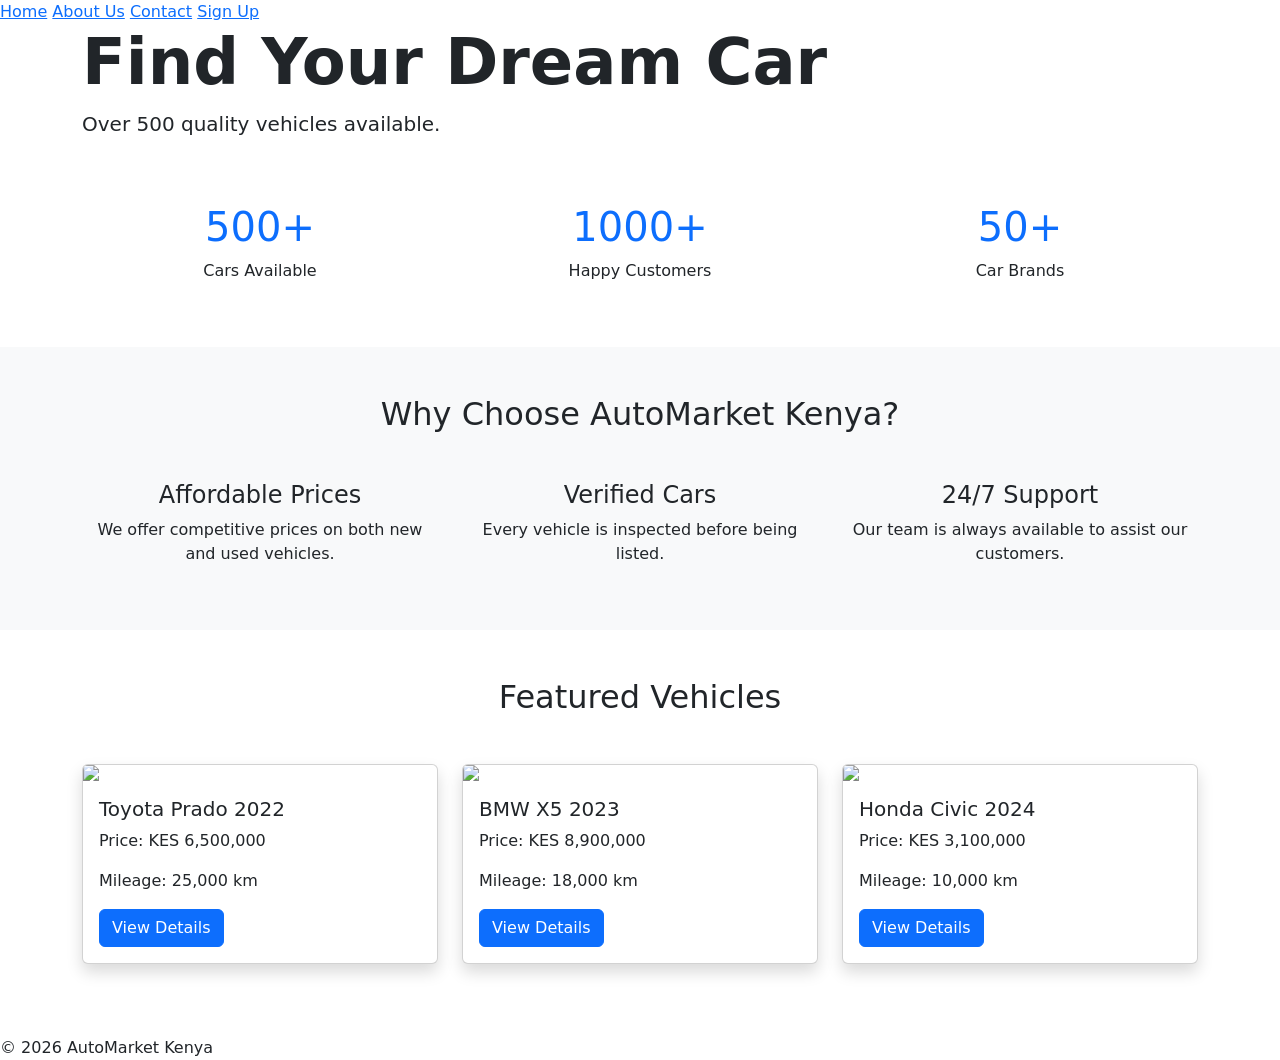
==== index.html @ 6b039f48 "add more featured cars" ====
<!DOCTYPE html> 
<html lang="en">
   <head>
      <meta charset="UTF-8">
      <meta name="viewport" content="width=device-width, initial-scale=1.0">
      <title>AutoMarket Kenya</title>
      <link href="https://cdn.jsdelivr.net/npm/bootstrap@5.3.3/dist/css/bootstrap.min.css" rel="stylesheet">
      <link rel="stylesheet" href="css/style.css">
   </head>
   <body>
      
       <nav>
         <a href="index.html">Home</a>
         <a href="about.html">About Us</a>        
         <a href="contact.html">Contact</a>
         <a href="signup.html">Sign Up</a>
       </nav>
      <section class="hero">
         <div class="container">
            <h1 class="display-3 fw-bold"> Find Your Dream Car </h1>
            <p class="lead"> Over 500 quality vehicles available. </p>
            
         </div>
      </section>
     
<section class="container py-5">

  <div class="row text-center">

    <div class="col-md-4">
      <h1 class="text-primary">500+</h1>
      <p>Cars Available</p>
    </div>

    <div class="col-md-4">
      <h1 class="text-primary">1000+</h1>
      <p>Happy Customers</p>
    </div>

    <div class="col-md-4">
      <h1 class="text-primary">50+</h1>
      <p>Car Brands</p>
    </div>

  </div>

</section>


<section class="bg-light py-5">

  <div class="container">

    <h2 class="text-center mb-5">
      Why Choose AutoMarket Kenya?
    </h2>

    <div class="row text-center">

      <div class="col-md-4">
        <h4>Affordable Prices</h4>
        <p>
          We offer competitive prices on both new and used vehicles.
        </p>
      </div>

      <div class="col-md-4">
        <h4>Verified Cars</h4>
        <p>
          Every vehicle is inspected before being listed.
        </p>
      </div>

      <div class="col-md-4">
        <h4>24/7 Support</h4>
        <p>
          Our team is always available to assist our customers.
        </p>
      </div>

    </div>

  </div>

</section>
      <!-- Featured Vehicles Section -->
<section class="container py-5">

  <h2 class="text-center mb-5">
    Featured Vehicles
  </h2>

  <div class="row">

    <div class="col-lg-4 col-md-4 col-sm-12 mb-4">
      <div class="card shadow h-100">
        <img src="images/toyota-prado.jpg"
             class="card-img-top vehicle-img">

        <div class="card-body">
          <h5>Toyota Prado 2022</h5>
          <p>Price: KES 6,500,000</p>
          <p>Mileage: 25,000 km</p>

          <a href="details.html"
             class="btn btn-primary">
            View Details
          </a>
        </div>
      </div>
    </div>

    <div class="col-lg-4 col-md-4 col-sm-12 mb-4">
      <div class="card shadow h-100">
        <img src="images/bmw-x5.jpg"
             class="card-img-top vehicle-img">

        <div class="card-body">
          <h5>BMW X5 2023</h5>
          <p>Price: KES 8,900,000</p>
          <p>Mileage: 18,000 km</p>

          <a href="details.html"
             class="btn btn-primary">
            View Details
          </a>
        </div>
      </div>
    </div>

    <div class="col-lg-4 col-md-4 col-sm-12 mb-4">
      <div class="card shadow h-100">
        <img src="images/honda-civic.jpg"
             class="card-img-top vehicle-img">

        <div class="card-body">
          <h5>Honda Civic 2024</h5>
          <p>Price: KES 3,100,000</p>
          <p>Mileage: 10,000 km</p>

          <a href="details.html"
             class="btn btn-primary">
            View Details
          </a>
        </div>
      </div>
    </div>

  </div>

</section>
      <footer class="footer"> © 2026 AutoMarket Kenya </footer>
      <script src="js/script.js"></script> <script src="https://cdn.jsdelivr.net/npm/bootstrap@5.3.3/dist/js/bootstrap.bundle.min.js"></script> 
   </body>
</html>
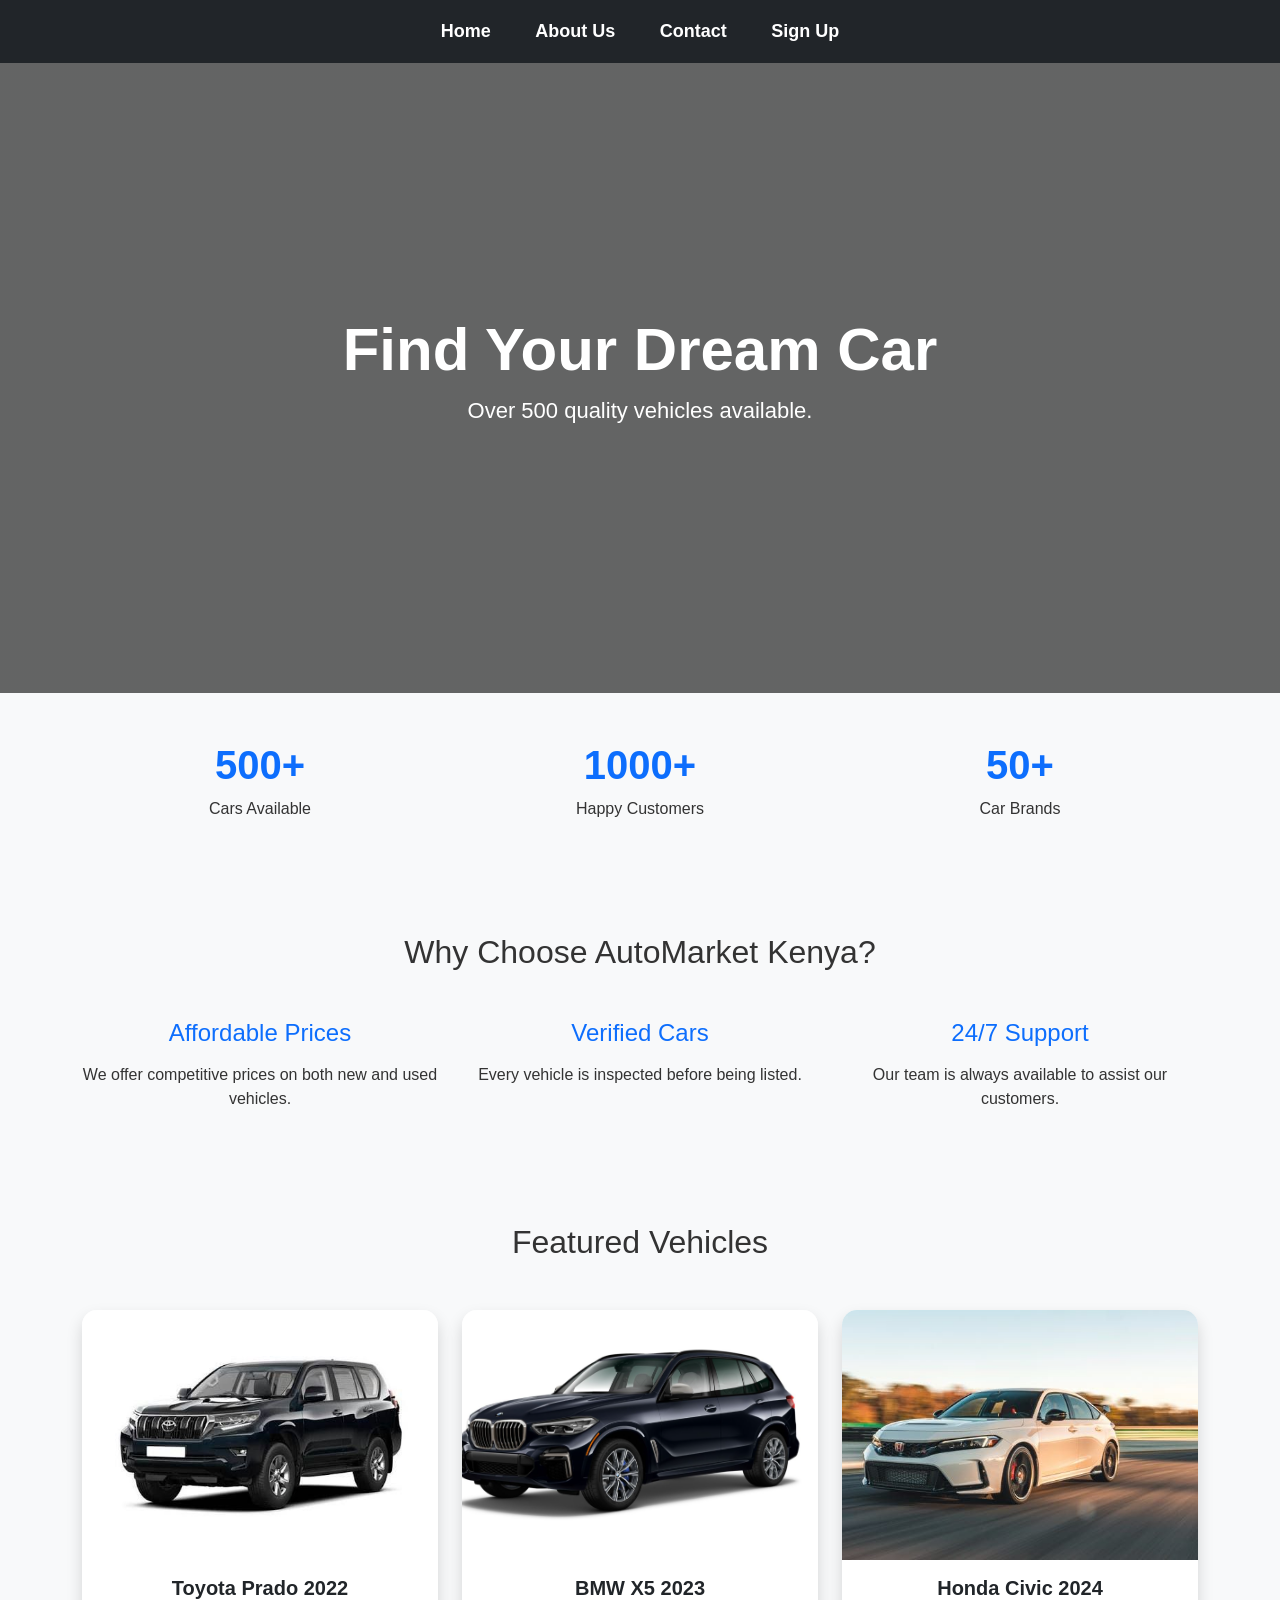
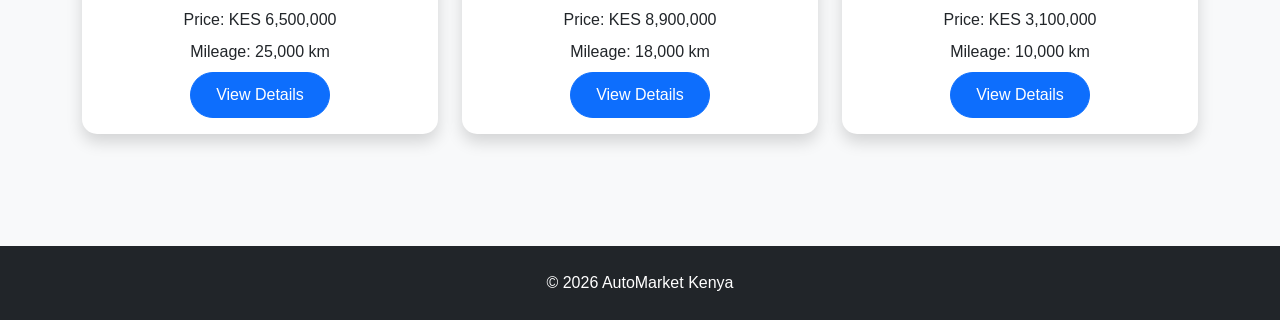
==== commit e3e46bd1: "add pictures to home page" ====
--- a/index.html
+++ b/index.html
@@ -5,7 +5,7 @@
       <meta name="viewport" content="width=device-width, initial-scale=1.0">
       <title>AutoMarket Kenya</title>
       <link href="https://cdn.jsdelivr.net/npm/bootstrap@5.3.3/dist/css/bootstrap.min.css" rel="stylesheet">
-      <link rel="stylesheet" href="css/style.css">
+      <link rel="stylesheet" href="style.css">
    </head>
    <body>
       
@@ -94,7 +94,7 @@
 
     <div class="col-lg-4 col-md-4 col-sm-12 mb-4">
       <div class="card shadow h-100">
-        <img src="images/toyota-prado.jpg"
+        <img src="prado.jpeg"
              class="card-img-top vehicle-img">
 
         <div class="card-body">
@@ -112,7 +112,7 @@
 
     <div class="col-lg-4 col-md-4 col-sm-12 mb-4">
       <div class="card shadow h-100">
-        <img src="images/bmw-x5.jpg"
+        <img src="bmw.png"
              class="card-img-top vehicle-img">
 
         <div class="card-body">
@@ -130,7 +130,7 @@
 
     <div class="col-lg-4 col-md-4 col-sm-12 mb-4">
       <div class="card shadow h-100">
-        <img src="images/honda-civic.jpg"
+        <img src="honda.jpeg"
              class="card-img-top vehicle-img">
 
         <div class="card-body">
--- a/style.css
+++ b/style.css
@@ -0,0 +1,129 @@
+/* General styles */
+body {
+    font-family: Arial, Helvetica, sans-serif;
+    margin: 0;
+    background-color: #f8f9fa;
+    color: #333;
+}
+
+/* Navigation bar */
+nav {
+    background-color: #212529;
+    padding: 18px;
+    text-align: center;
+}
+
+nav a {
+    color: white;
+    text-decoration: none;
+    margin: 0 20px;
+    font-size: 18px;
+    font-weight: bold;
+}
+
+nav a:hover {
+    color: #0d6efd;
+}
+
+/* Hero section */
+.hero {
+    background: linear-gradient(rgba(0,0,0,0.6),
+                rgba(0,0,0,0.6)),
+                url("images/hero-banner.jpg");
+    background-size: cover;
+    background-position: center;
+    height: 70vh;
+
+    display: flex;
+    justify-content: center;
+    align-items: center;
+    text-align: center;
+
+    color: white;
+}
+
+.hero h1 {
+    font-size: 60px;
+}
+
+.hero p {
+    font-size: 22px;
+}
+
+/* Statistics section */
+.text-primary {
+    font-weight: bold;
+}
+
+/* Why choose us section */
+.bg-light h4 {
+    margin-bottom: 15px;
+    color: #0d6efd;
+}
+
+/* Featured vehicle cards */
+.card {
+    border: none;
+    border-radius: 15px;
+    overflow: hidden;
+    transition: 0.4s;
+}
+
+.card:hover {
+    transform: translateY(-10px);
+}
+
+.card-body {
+    text-align: center;
+}
+
+.card-body h5 {
+    font-weight: bold;
+}
+
+.card-body p {
+    margin-bottom: 8px;
+}
+
+/* Vehicle images */
+.vehicle-img {
+    width: 100%;
+    height: 250px;
+    object-fit: cover;
+}
+
+/* Buttons */
+.btn-primary {
+    border-radius: 30px;
+    padding: 10px 25px;
+}
+
+/* Footer */
+.footer {
+    background-color: #212529;
+    color: white;
+    text-align: center;
+    padding: 25px;
+    margin-top: 40px;
+}
+
+/* Responsive design */
+@media (max-width: 768px) {
+
+    .hero {
+        height: 50vh;
+    }
+
+    .hero h1 {
+        font-size: 40px;
+    }
+
+    .hero p {
+        font-size: 18px;
+    }
+
+    nav a {
+        display: block;
+        margin: 10px 0;
+    }
+}
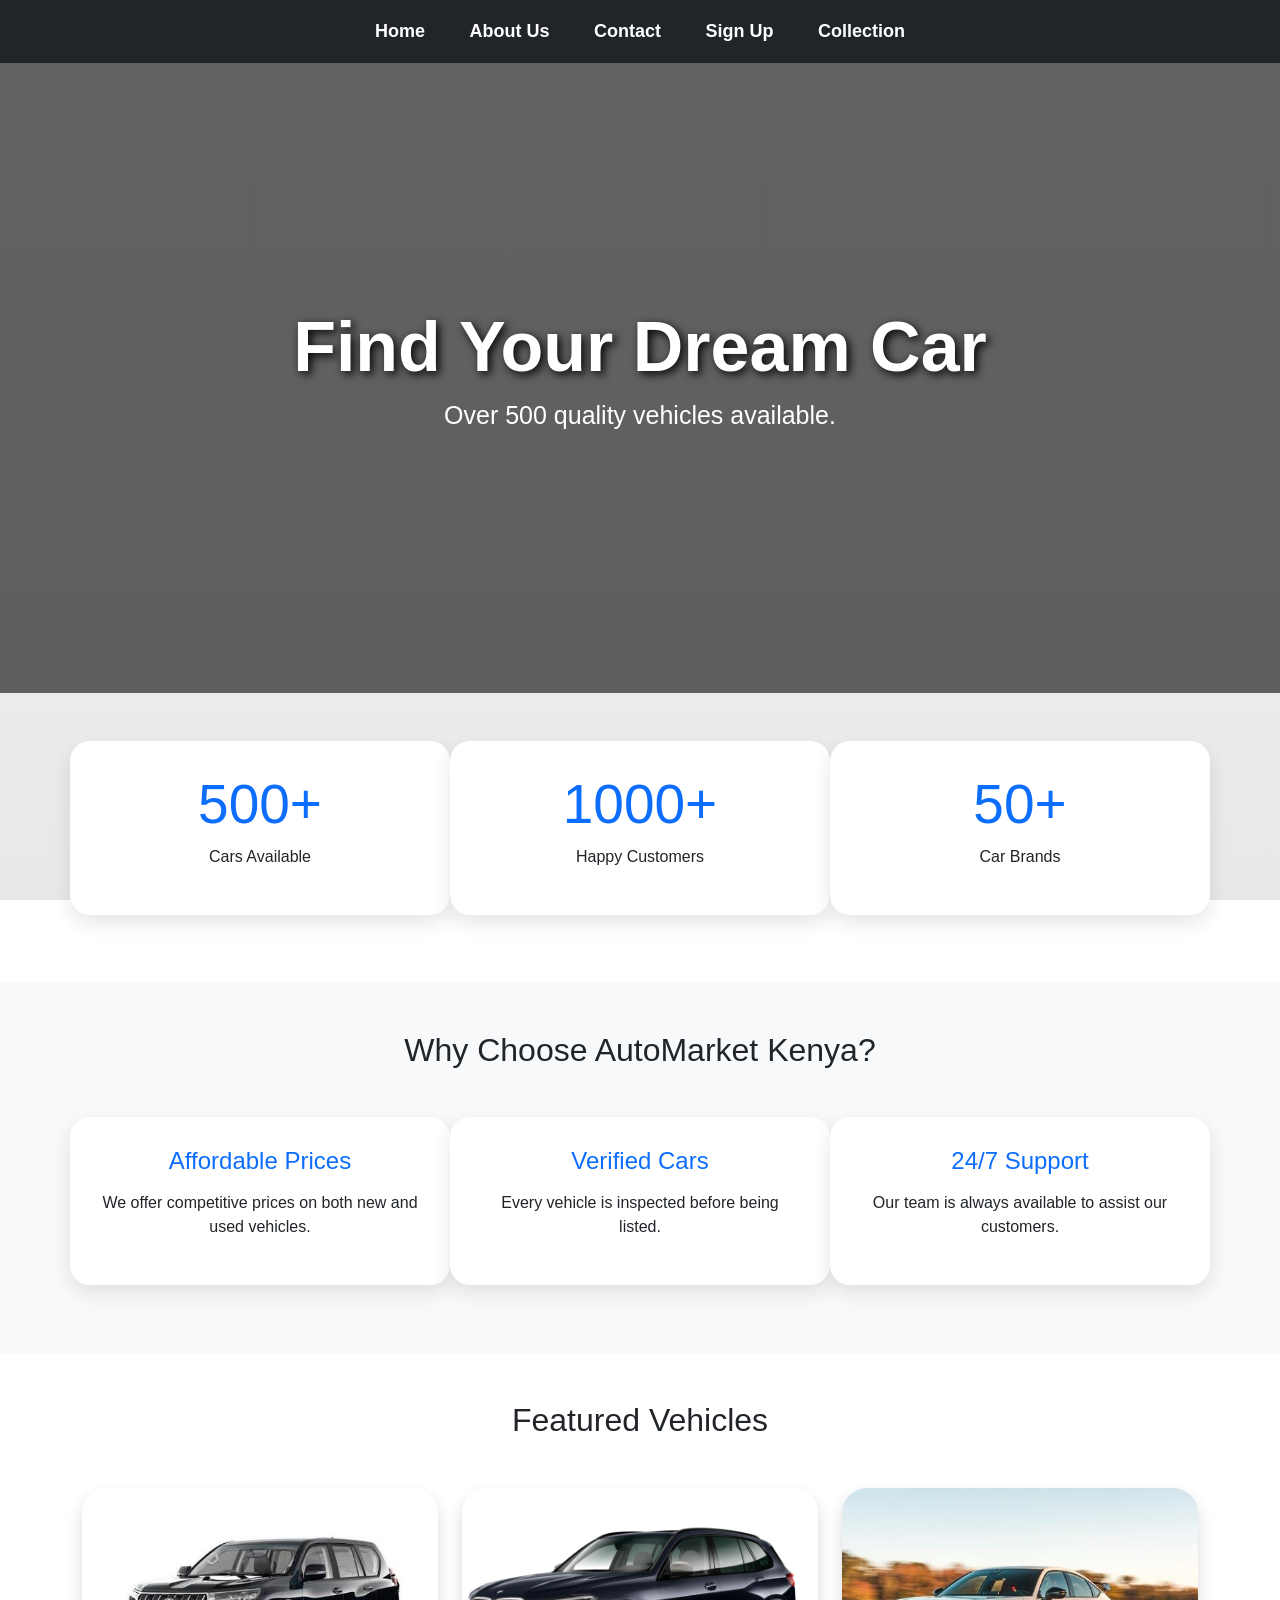
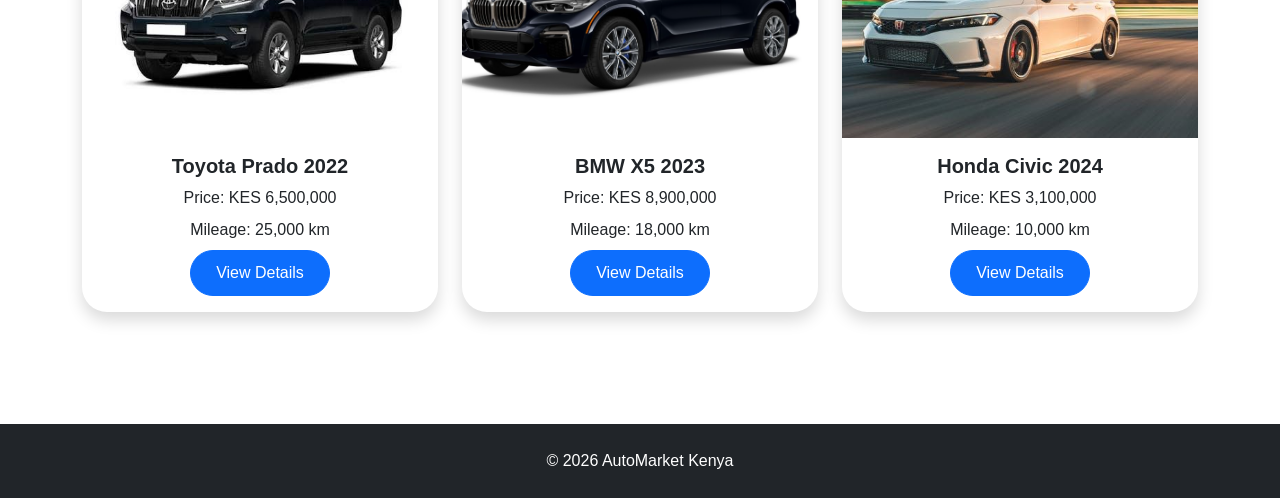
==== commit 16b66a3b: "link inventonry to other pages" ====
--- a/index.html
+++ b/index.html
@@ -14,6 +14,7 @@
          <a href="about.html">About Us</a>        
          <a href="contact.html">Contact</a>
          <a href="signup.html">Sign Up</a>
+         <a href="inventory.html">Collection</a>
        </nav>
       <section class="hero">
          <div class="container">
--- a/style.css
+++ b/style.css
@@ -1,9 +1,15 @@
 /* General styles */
 body {
     font-family: Arial, Helvetica, sans-serif;
-    margin: 0;
-    background-color: #f8f9fa;
-    color: #333;
+    background: linear-gradient(
+        rgba(245,245,245,0.9),
+        rgba(230,230,230,0.9)
+    ),
+    url("images/background.jpg");
+
+    background-size: cover;
+    background-attachment: fixed;
+    background-position: center;
 }
 
 /* Navigation bar */
@@ -43,16 +49,32 @@
 }
 
 .hero h1 {
-    font-size: 60px;
+    font-size: 70px;
+    text-shadow: 3px 3px 10px black;
 }
 
 .hero p {
-    font-size: 22px;
+    font-size: 25px;
 }
 
 /* Statistics section */
 .text-primary {
-    font-weight: bold;
+    font-size: 55px;
+}
+.row.text-center .col-md-4{
+    background: white;
+    border-radius: 20px;
+    padding: 30px;
+    margin-bottom: 20px;
+
+    box-shadow:
+        0px 8px 20px rgba(0,0,0,0.1);
+
+    transition: 0.4s;
+}
+
+.row.text-center .col-md-4:hover{
+    transform: translateY(-10px);
 }
 
 /* Why choose us section */
@@ -64,15 +86,22 @@
 /* Featured vehicle cards */
 .card {
     border: none;
-    border-radius: 15px;
+    border-radius: 25px;
     overflow: hidden;
-    transition: 0.4s;
+    
+    box-shadow:
+        0px 10px 25px rgba(0,0,0,0.15);
+
+    transition: 0.5s;
 }
 
 .card:hover {
-    transform: translateY(-10px);
-}
-
+    transform: scale(1.05);
+}
+section{
+    padding-top: 70px;
+    padding-bottom: 70px;
+}
 .card-body {
     text-align: center;
 }
@@ -107,6 +136,7 @@
     margin-top: 40px;
 }
 
+
 /* Responsive design */
 @media (max-width: 768px) {
 
@@ -126,4 +156,45 @@
         display: block;
         margin: 10px 0;
     }
+}
+/* About section box */
+.about-box{
+    background: rgba(255,255,255,0.95);
+    padding: 50px;
+    border-radius: 25px;
+    box-shadow: 0px 10px 30px rgba(0,0,0,0.15);
+}
+.about-box h1{
+    color: #0d6efd;
+    font-weight: bold;
+    font-size: 50px;
+    margin-bottom: 35px;
+    text-transform: uppercase;
+    letter-spacing: 2px;
+}
+.about-box p{
+    font-size: 20px;
+    line-height: 1.9;
+    color: #555;
+    text-align: justify;
+}
+.about-box h3{
+    color: #0d6efd;
+    font-weight: bold;
+    margin-top: 35px;
+    margin-bottom: 20px;
+    position: relative;
+}
+.about-box h3::after{
+    content: "";
+    display: block;
+    width: 80px;
+    height: 4px;
+    background: #0d6efd;
+    margin-top: 8px;
+    border-radius: 10px;
+}
+.about-box:hover{
+    transform: translateY(-5px);
+    transition: 0.4s;
 }
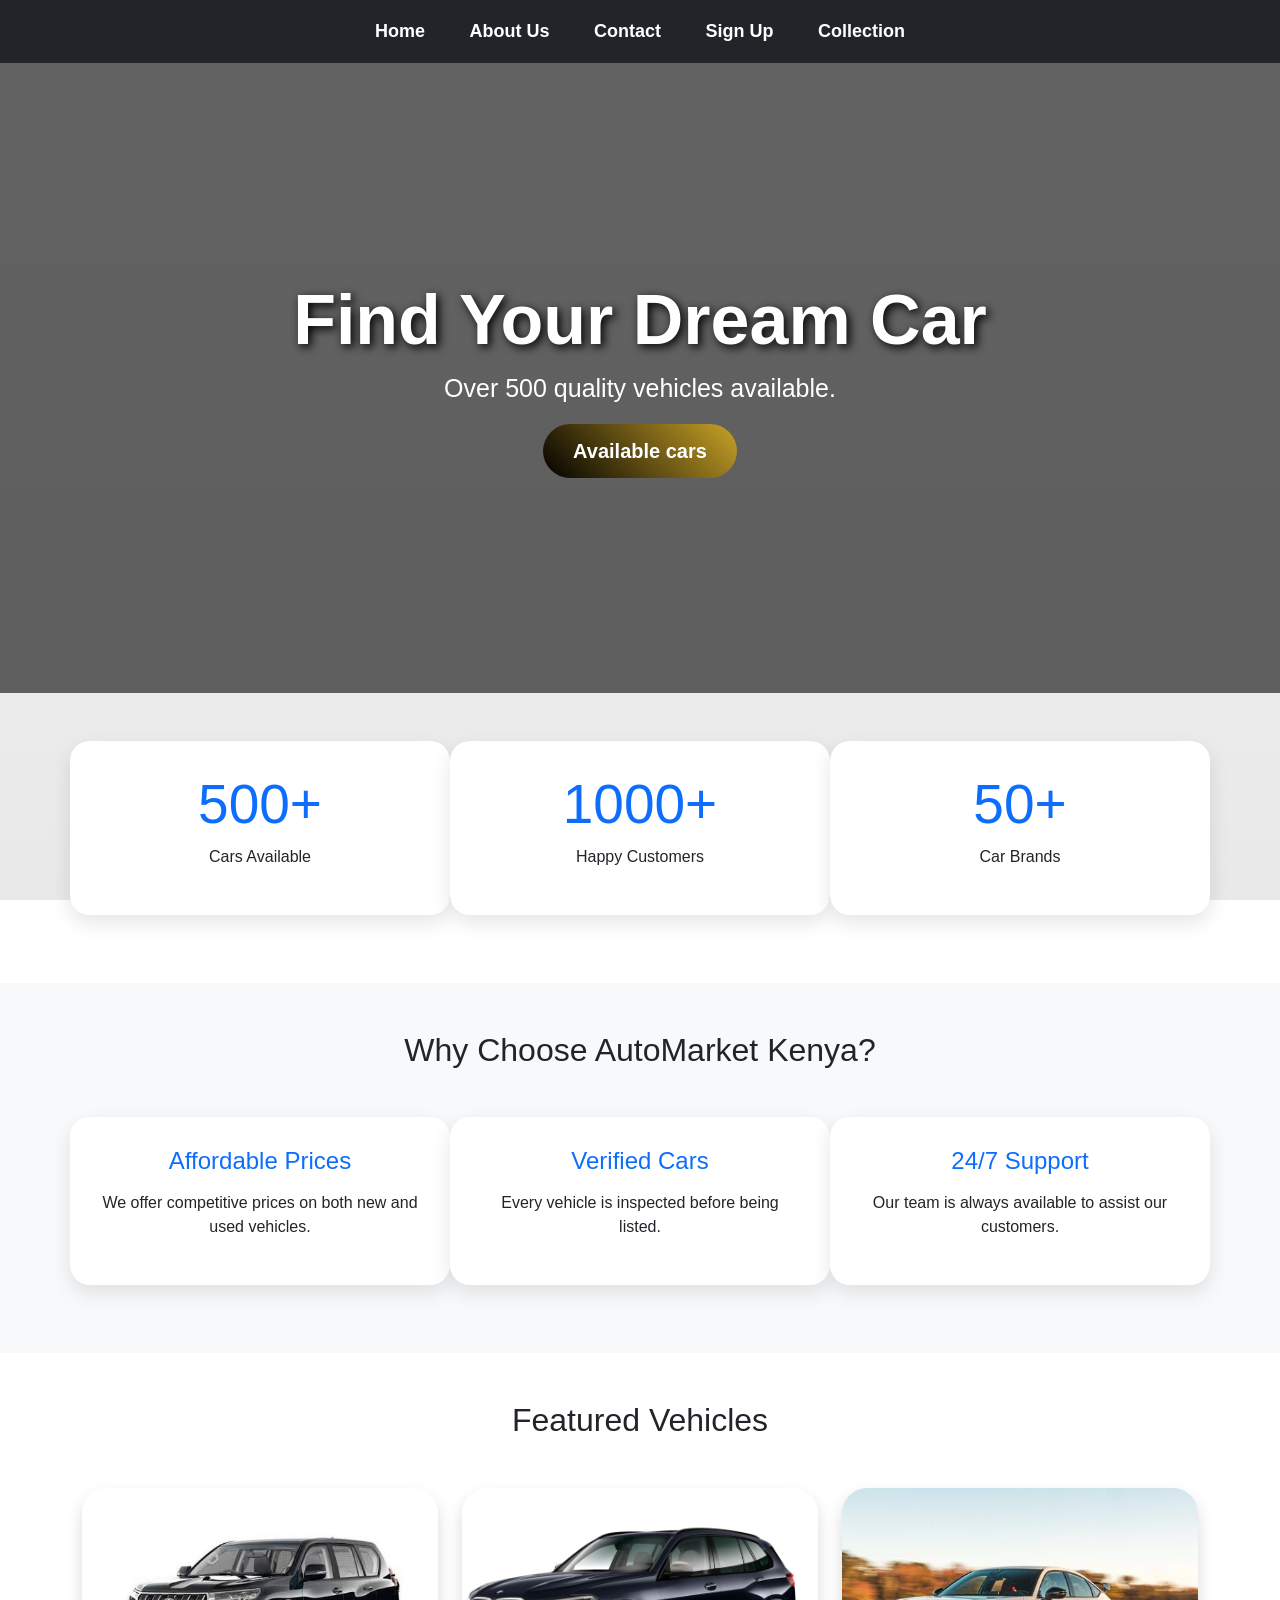
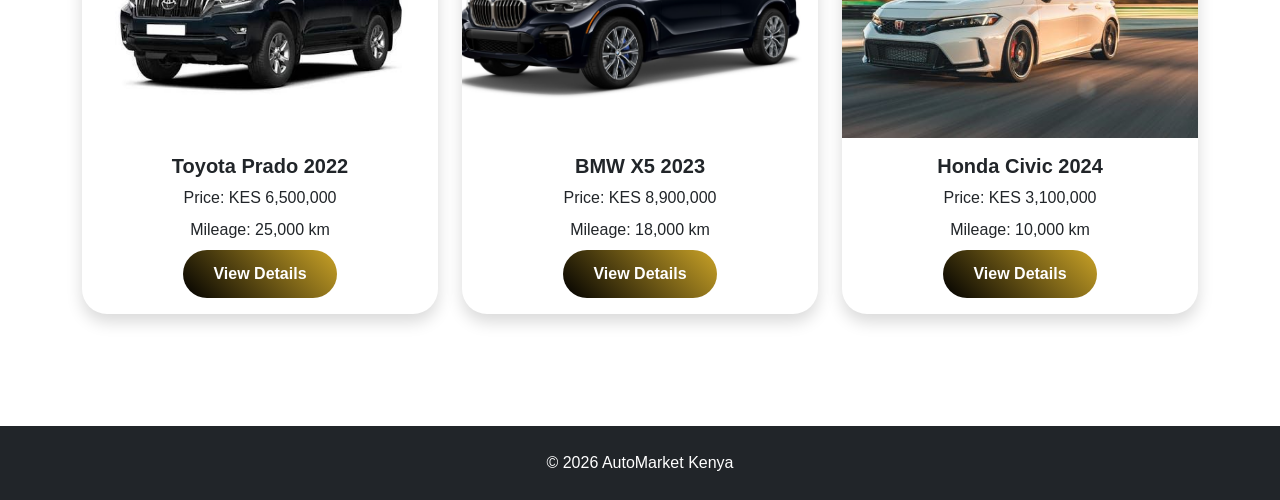
==== commit f2af5dd0: "add available car button to our home page" ====
--- a/index.html
+++ b/index.html
@@ -20,6 +20,10 @@
          <div class="container">
             <h1 class="display-3 fw-bold"> Find Your Dream Car </h1>
             <p class="lead"> Over 500 quality vehicles available. </p>
+             <a href="inventory.html"
+           class="btn btn-primary btn-lg">
+            Available cars
+        </a>
             
          </div>
       </section>
--- a/style.css
+++ b/style.css
@@ -123,9 +123,20 @@
 
 /* Buttons */
 .btn-primary {
-    border-radius: 30px;
-    padding: 10px 25px;
-}
+   background: linear-gradient(45deg, #000000, #c9a227);
+    border: none;
+    border-radius: 50px;
+    padding: 12px 30px;
+    font-weight: bold;
+    color: white;
+    transition: all 0.3s ease;
+}
+
+.btn-primary:hover{
+    transform: scale(1.05);
+    box-shadow: 0px 10px 25px rgba(201,162,39,0.5);
+}
+
 
 /* Footer */
 .footer {
@@ -197,4 +208,5 @@
 .about-box:hover{
     transform: translateY(-5px);
     transition: 0.4s;
-}+}
+
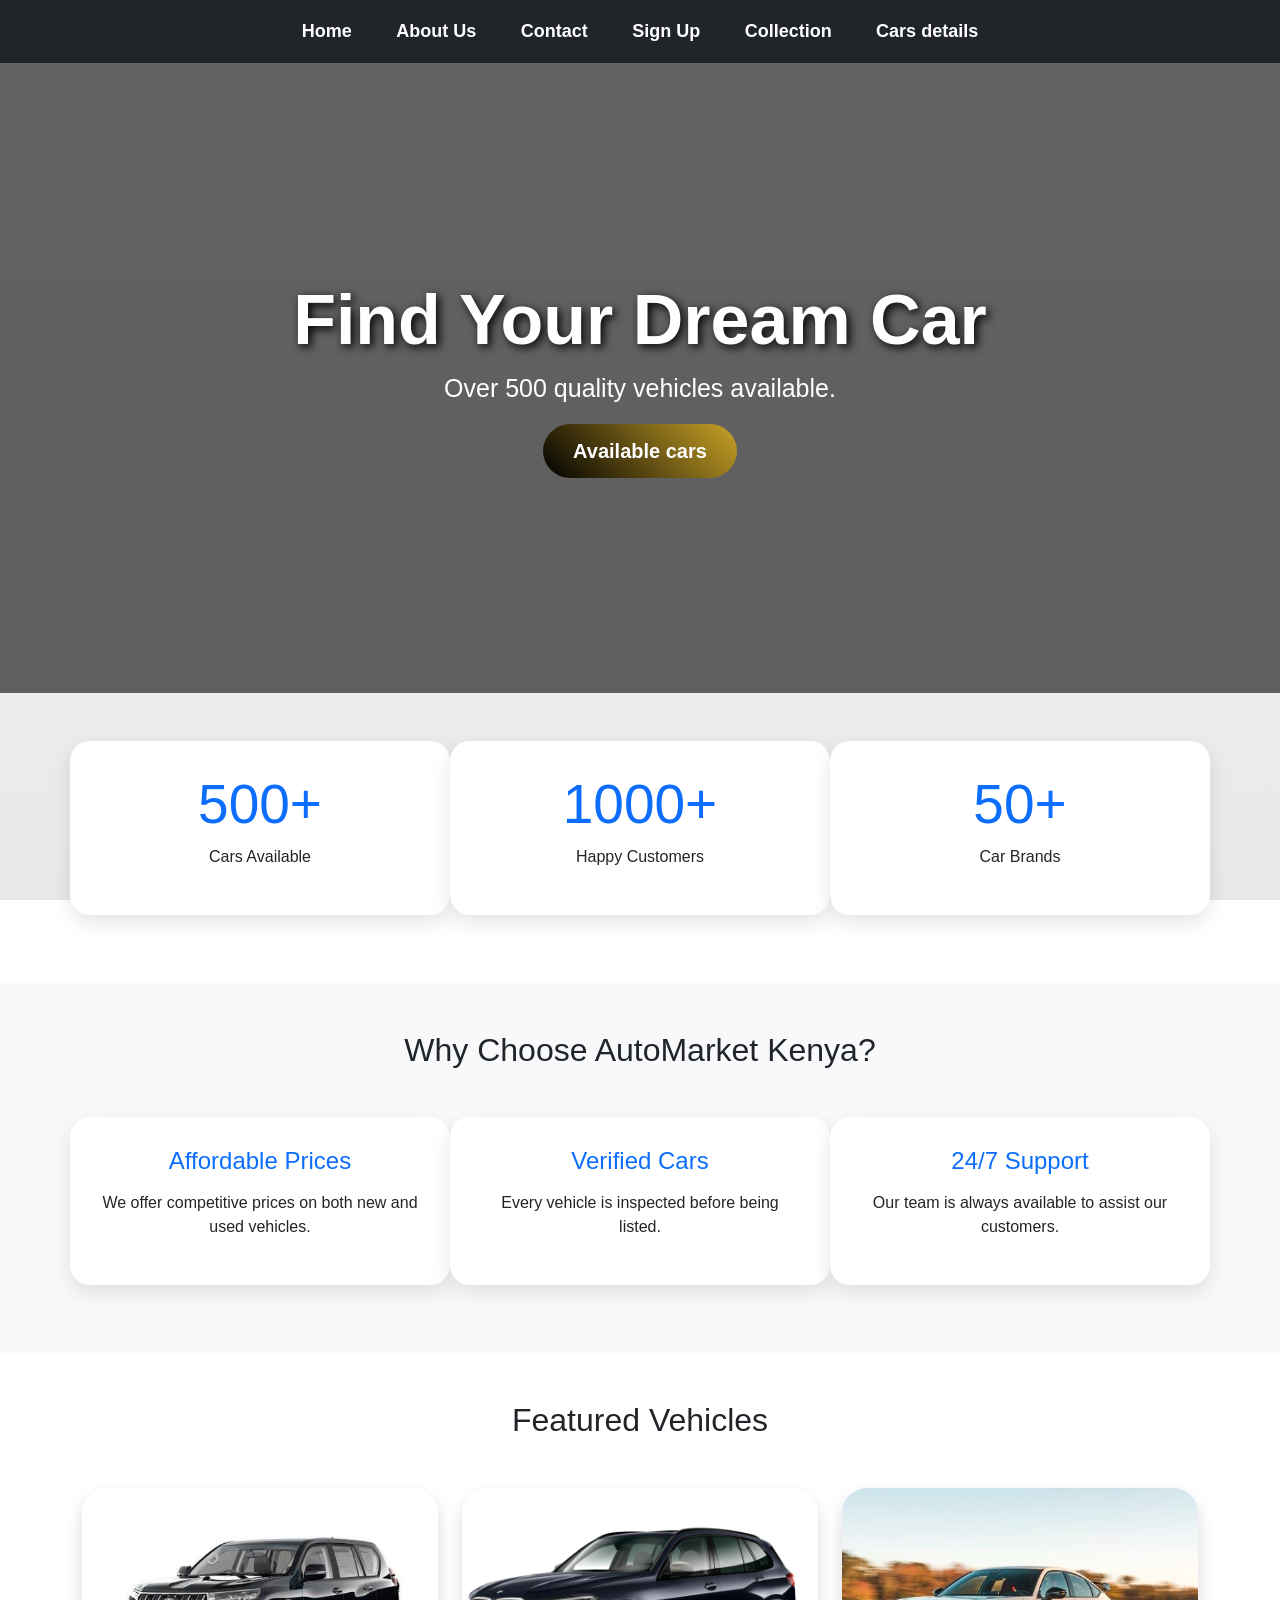
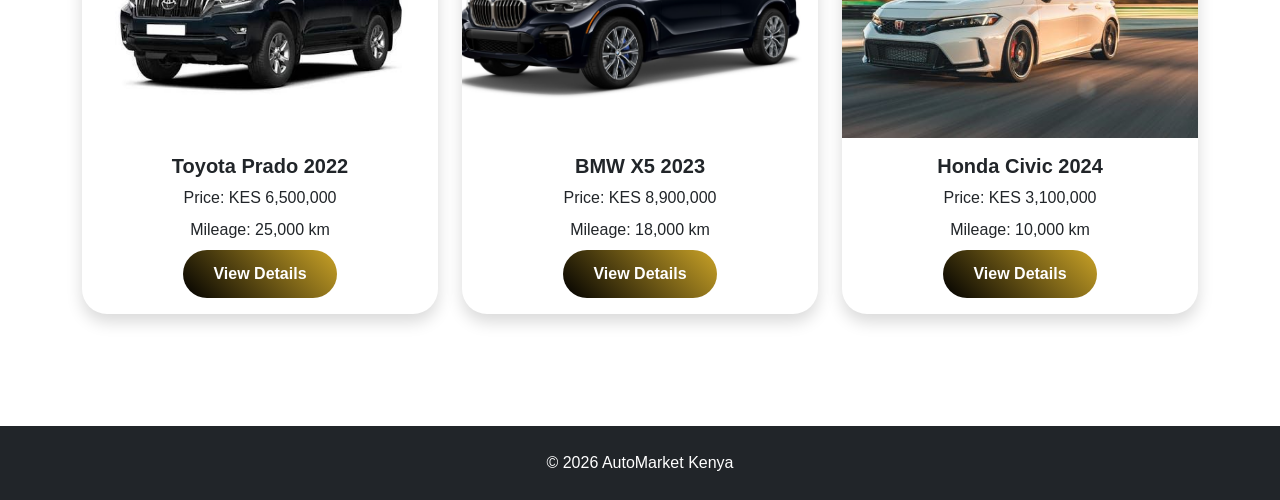
==== commit 31cf02b3: "create details page and link it with other pages" ====
--- a/index.html
+++ b/index.html
@@ -15,6 +15,7 @@
          <a href="contact.html">Contact</a>
          <a href="signup.html">Sign Up</a>
          <a href="inventory.html">Collection</a>
+         <a href="details.html">Cars details</a>
        </nav>
       <section class="hero">
          <div class="container">
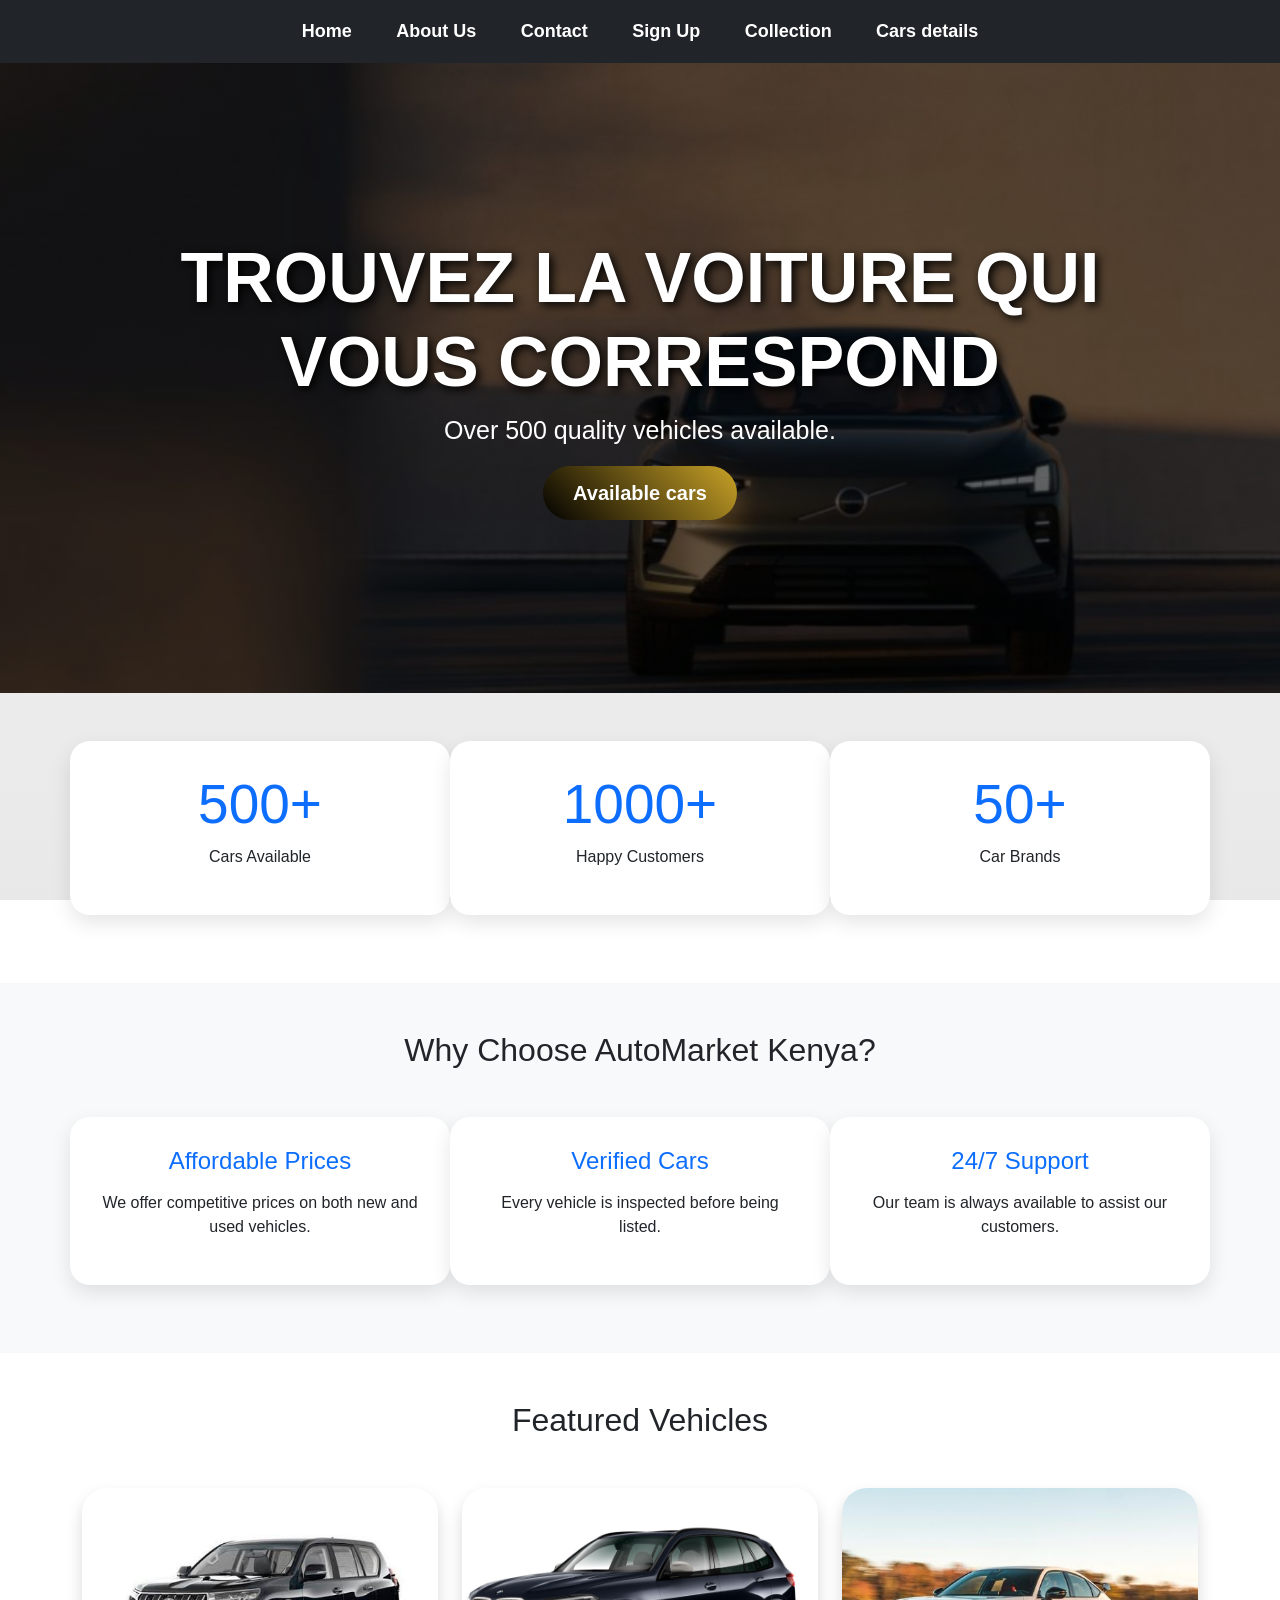
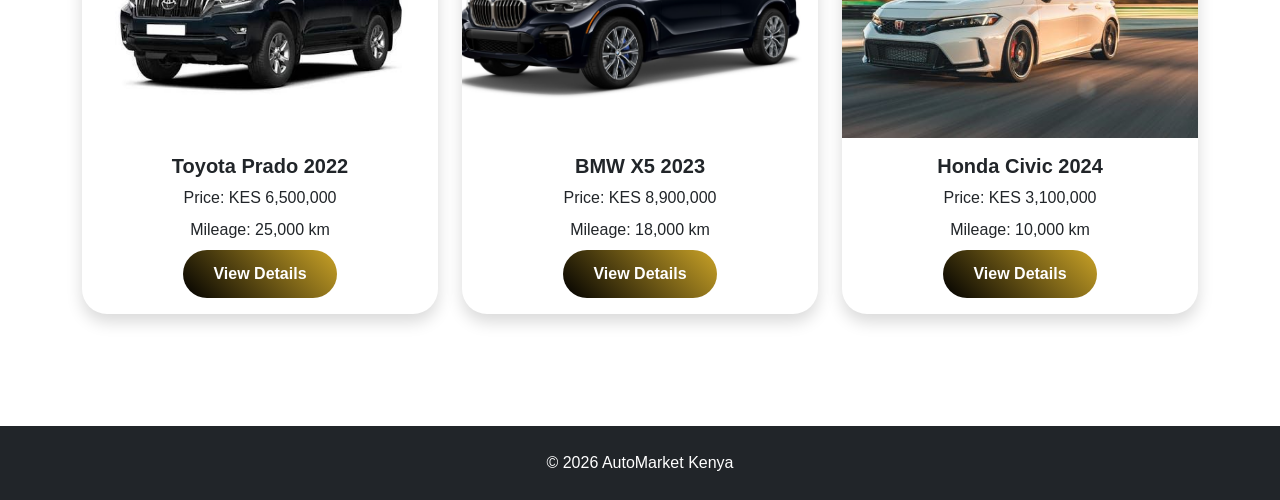
==== commit d9321047: "add 10 cars details to our details page" ====
--- a/index.html
+++ b/index.html
@@ -19,7 +19,7 @@
        </nav>
       <section class="hero">
          <div class="container">
-            <h1 class="display-3 fw-bold"> Find Your Dream Car </h1>
+            <h1 class="display-3 fw-bold"> TROUVEZ LA VOITURE QUI VOUS CORRESPOND </h1>
             <p class="lead"> Over 500 quality vehicles available. </p>
              <a href="inventory.html"
            class="btn btn-primary btn-lg">
--- a/style.css
+++ b/style.css
@@ -35,7 +35,7 @@
 .hero {
     background: linear-gradient(rgba(0,0,0,0.6),
                 rgba(0,0,0,0.6)),
-                url("images/hero-banner.jpg");
+                url("voicharisme.png");
     background-size: cover;
     background-position: center;
     height: 70vh;
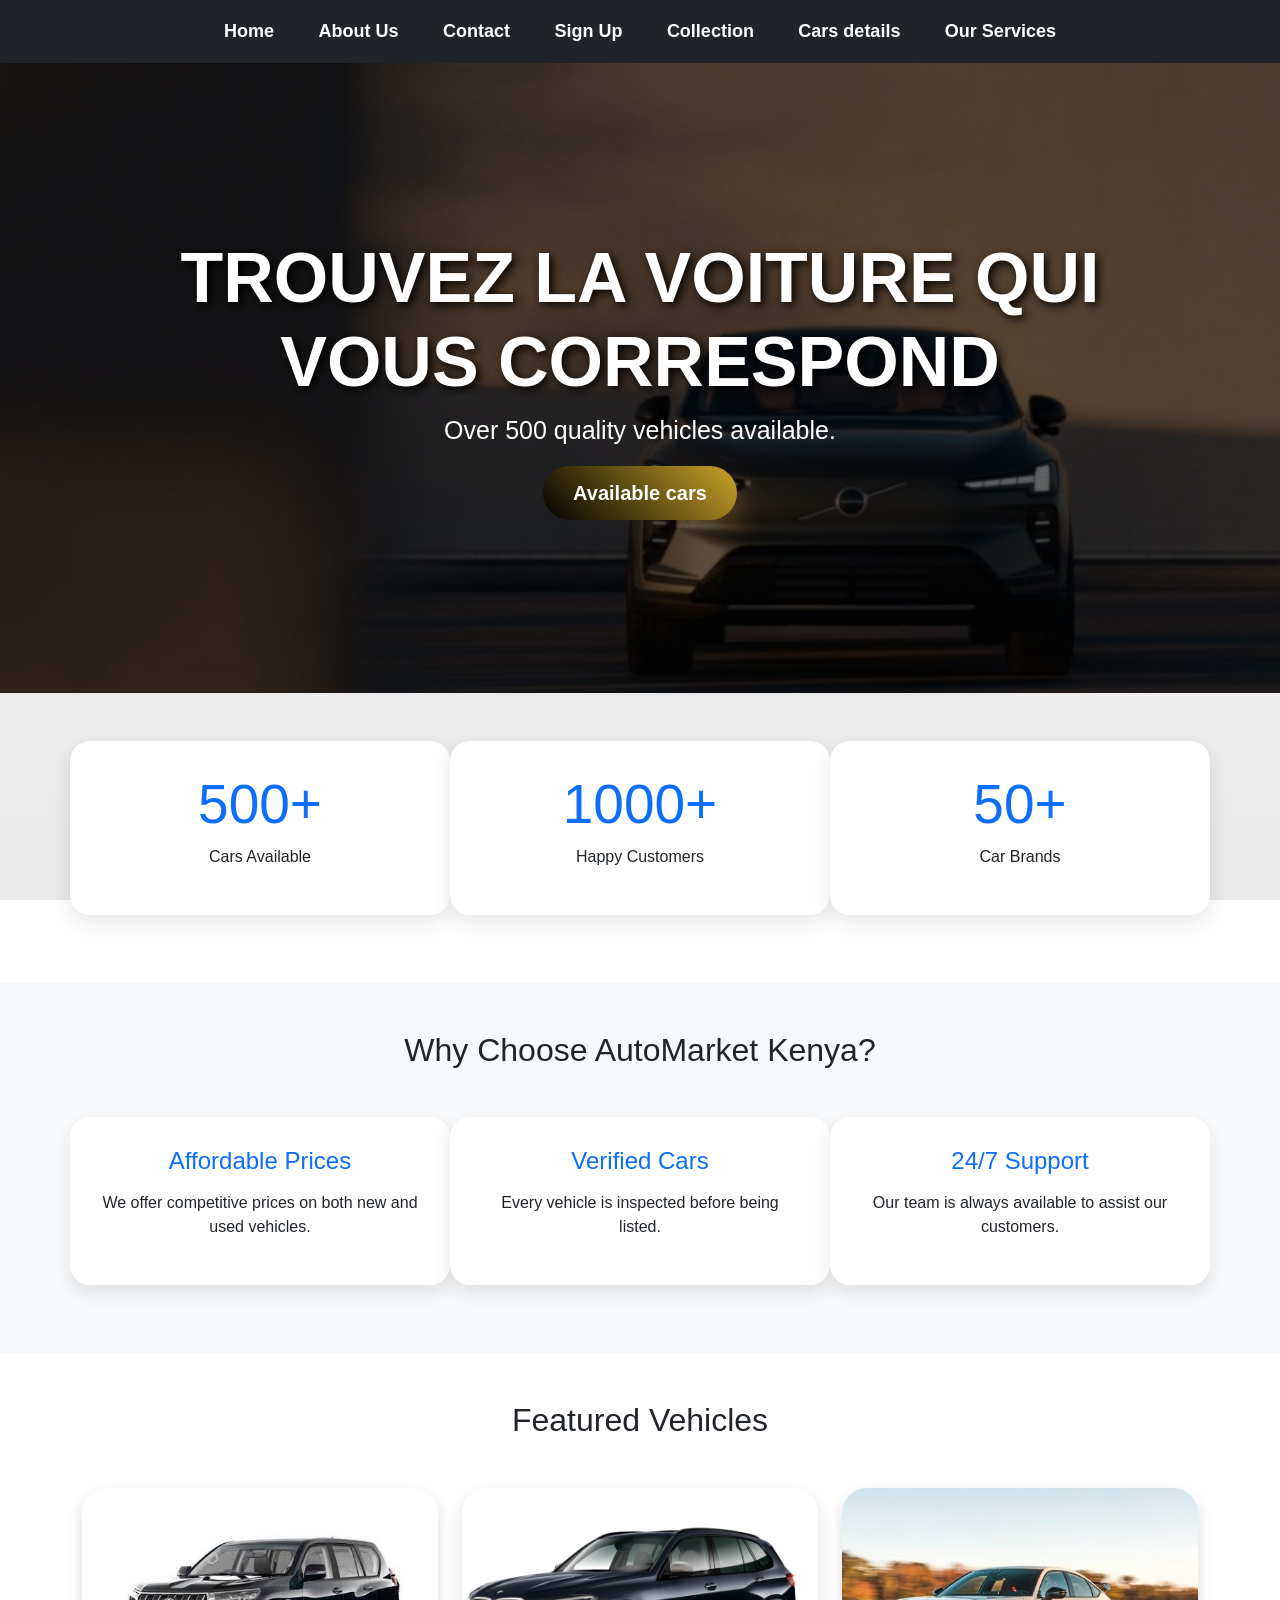
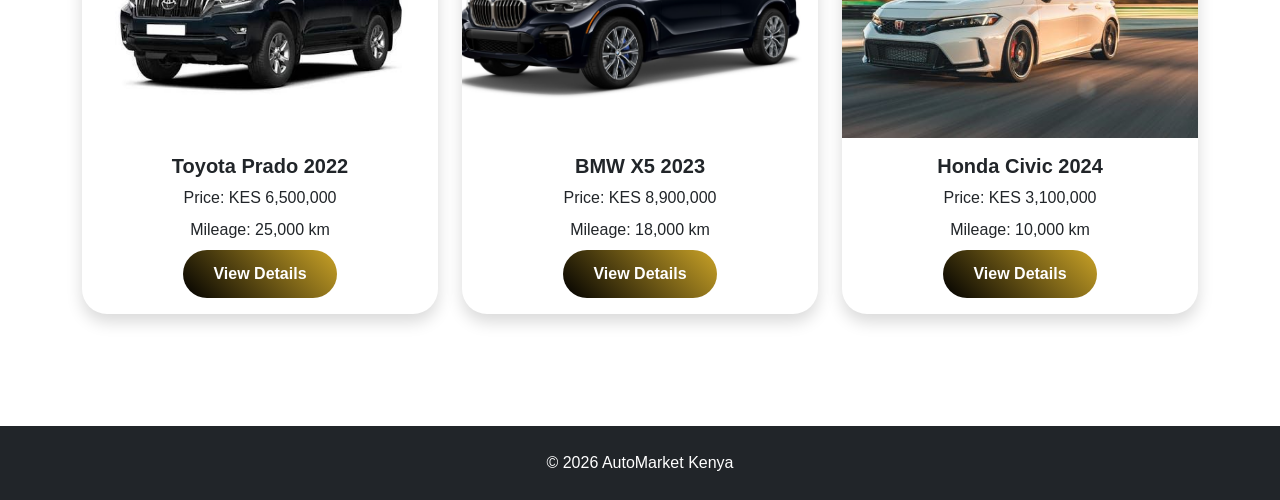
==== commit 79626ac0: "create services page and link it with other pages" ====
--- a/index.html
+++ b/index.html
@@ -16,6 +16,7 @@
          <a href="signup.html">Sign Up</a>
          <a href="inventory.html">Collection</a>
          <a href="details.html">Cars details</a>
+          <a href="services.html">Our Services</a>
        </nav>
       <section class="hero">
          <div class="container">
